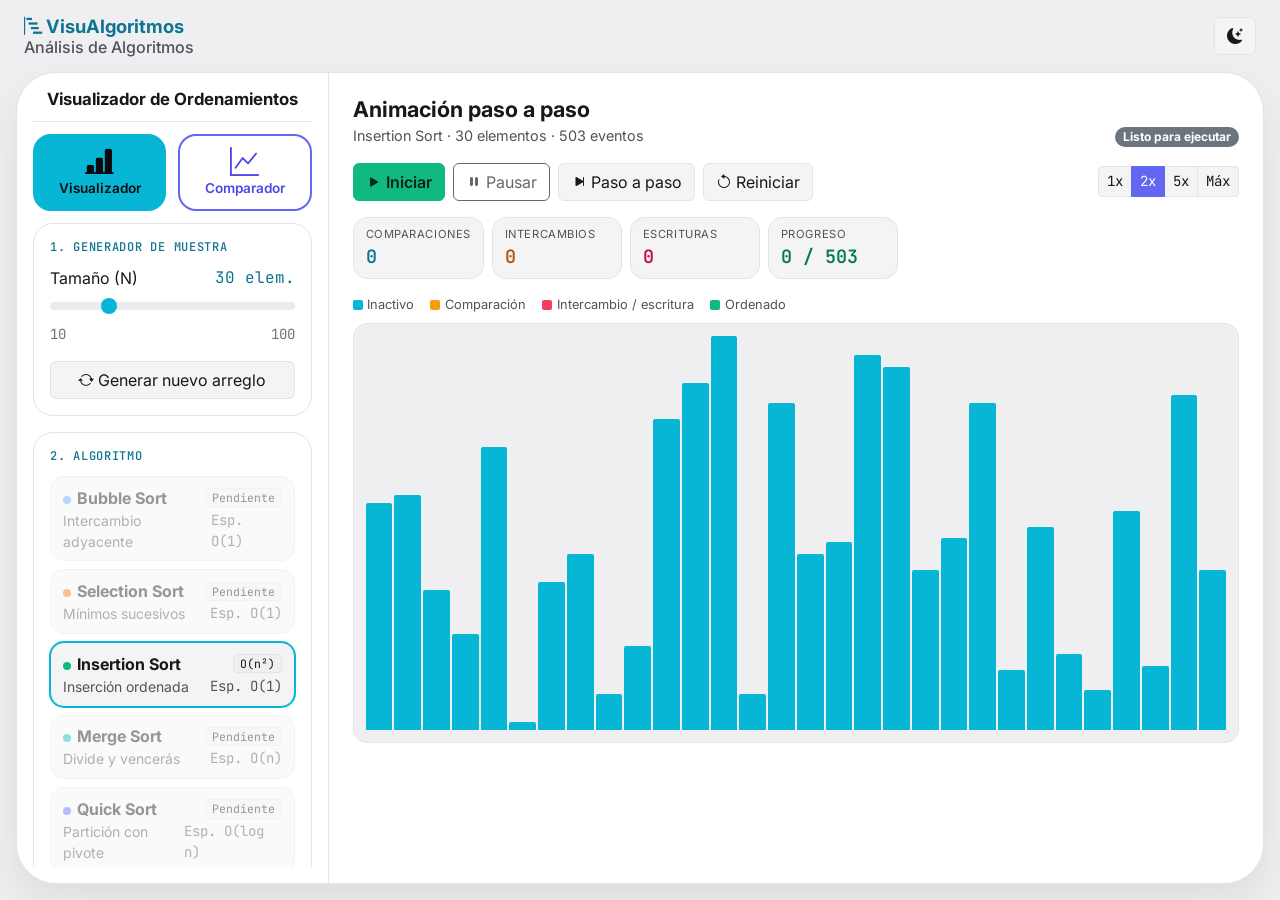
==== index.html @ afe2e732 "Layout de la página web Páginas visualizador y comparador + modo claro" ====
<!DOCTYPE html>
<html lang="es" data-bs-theme="dark">
<head>
  <meta charset="UTF-8">
  <meta name="viewport" content="width=device-width, initial-scale=1.0">
  <title>Visualizador de Ordenamientos — VisuAlgoritmos</title>

  <!-- Aplica el tema guardado ANTES de pintar (evita un parpadeo oscuro).
       Si nunca se eligió, usa el del sistema operativo. -->
  <script>
    try {
      const guardado = localStorage.getItem('tema');
      const sistema = matchMedia('(prefers-color-scheme: light)').matches ? 'light' : 'dark';
      document.documentElement.setAttribute('data-bs-theme', guardado || sistema);
    } catch (e) { /* se queda en oscuro */ }
  </script>

  <!-- Tipografías de la paleta: Inter (texto) y JetBrains Mono (etiquetas) -->
  <link rel="preconnect" href="https://fonts.googleapis.com">
  <link href="https://fonts.googleapis.com/css2?family=Inter:wght@400;500;600;700&family=JetBrains+Mono:wght@400;600&display=swap" rel="stylesheet">

  <!-- Bootstrap 5 + iconos -->
  <link href="https://cdn.jsdelivr.net/npm/bootstrap@5.3.3/dist/css/bootstrap.min.css" rel="stylesheet">
  <link href="https://cdn.jsdelivr.net/npm/bootstrap-icons@1.11.3/font/bootstrap-icons.min.css" rel="stylesheet">

  <!-- Estilos propios (siempre DESPUÉS de Bootstrap para poder sobrescribirlo) -->
  <link href="css/estilos.css" rel="stylesheet">
</head>
<body>

  <!-- ===================== Encabezado ===================== -->
  <header class="encabezado">
    <a class="marca" href="index.html">
      <i class="bi bi-bar-chart-steps me-1"></i>VisuAlgoritmos<br>
      <small>Análisis de Algoritmos</small>
    </a>
    <div class="d-flex gap-2">
      <!-- Cambia entre modo oscuro y claro (js/core/tema.js pone el ícono) -->
      <button id="btnTema" class="btn btn-neutro" type="button"></button>
      <!-- Botón hamburguesa: solo en móvil, abre el panel lateral -->
      <button class="btn btn-neutro d-md-none" type="button"
              data-bs-toggle="offcanvas" data-bs-target="#panelLateral" aria-controls="panelLateral" aria-label="Abrir menú">
        <i class="bi bi-list fs-4"></i>
      </button>
    </div>
  </header>

  <!-- ===================== Tarjeta central ===================== -->
  <div class="marco">
    <div class="row g-0 h-100">

      <!-- ===== Panel lateral =====
           offcanvas-md: en escritorio es una columna normal; en móvil se
           vuelve un menú que entra desde la izquierda con el botón ≡ -->
      <aside class="col-md-3 lateral offcanvas-md offcanvas-start" tabindex="-1" id="panelLateral" aria-labelledby="tituloLateral">

        <div class="offcanvas-header">
          <h5 class="offcanvas-title fw-bold" id="tituloLateral">VisuAlgoritmos</h5>
          <button type="button" class="btn-close" data-bs-dismiss="offcanvas" data-bs-target="#panelLateral" aria-label="Cerrar"></button>
        </div>

        <div class="lateral-cuerpo">
          <h2 class="lateral-titulo d-none d-md-block">Visualizador de Ordenamientos</h2>

          <!-- Navegación entre las dos páginas -->
          <nav class="navegacion">
            <a href="index.html" class="btn-pagina pagina-visualizador activo" aria-current="page">
              <i class="bi bi-bar-chart-line-fill"></i>Visualizador
            </a>
            <a href="comparador.html" class="btn-pagina pagina-comparador">
              <i class="bi bi-graph-up"></i>Comparador
            </a>
          </nav>

          <!-- Controles de la página (hacen scroll si no caben) -->
          <div class="lateral-controles">

            <section class="panel mb-3">
              <h2 class="titulo-panel">1. Generador de muestra</h2>

              <label for="tamano" class="form-label d-flex justify-content-between mb-1">
                <span>Tamaño (N)</span>
                <span class="mono texto-acento"><span id="tamanoTxt">30</span> elem.</span>
              </label>
              <input id="tamano" type="range" class="form-range" min="10" max="100" value="30">
              <div class="d-flex justify-content-between small text-secondary mono">
                <span>10</span><span id="tamanoMaxTxt">100</span>
              </div>

              <button id="btnNuevo" class="btn btn-neutro w-100 mt-3">
                <i class="bi bi-arrow-repeat me-1"></i>Generar nuevo arreglo
              </button>
            </section>

            <!-- Lista de algoritmos (se llena desde JS con el catálogo) -->
            <section class="panel">
              <h2 class="titulo-panel">2. Algoritmo</h2>
              <div id="listaAlgoritmos"></div>
            </section>
          </div>
        </div>
      </aside>

      <!-- ===== Contenido ===== -->
      <main class="col-md-9 contenido">

        <div class="d-flex flex-wrap justify-content-between align-items-end gap-2 mb-3">
          <div>
            <h1 class="titulo-pagina">Animación paso a paso</h1>
            <p id="nombreAlgoritmo" class="subtitulo-pagina"></p>
          </div>
          <span id="estado" class="badge rounded-pill text-bg-secondary">Listo para ejecutar</span>
        </div>

        <!-- Controles de reproducción -->
        <div class="d-flex flex-wrap gap-2 align-items-center mb-3">
          <button id="btnPlay" class="btn btn-terciario"><i class="bi bi-play-fill me-1"></i><span id="btnPlayTxt">Iniciar</span></button>
          <button id="btnPausa" class="btn btn-neutro"><i class="bi bi-pause-fill me-1"></i>Pausar</button>
          <button id="btnPaso" class="btn btn-neutro"><i class="bi bi-skip-end-fill me-1"></i>Paso a paso</button>
          <button id="btnReiniciar" class="btn btn-neutro"><i class="bi bi-arrow-counterclockwise me-1"></i>Reiniciar</button>

          <!-- Velocidad: el value es la pausa en ms entre eventos -->
          <div class="btn-group ms-lg-auto" role="group" aria-label="Velocidad">
            <input type="radio" class="btn-check" name="velocidad" id="vel1" value="120">
            <label class="btn btn-neutro btn-sm mono" for="vel1">1x</label>
            <input type="radio" class="btn-check" name="velocidad" id="vel2" value="50" checked>
            <label class="btn btn-neutro btn-sm mono" for="vel2">2x</label>
            <input type="radio" class="btn-check" name="velocidad" id="vel5" value="15">
            <label class="btn btn-neutro btn-sm mono" for="vel5">5x</label>
            <input type="radio" class="btn-check" name="velocidad" id="velMax" value="1">
            <label class="btn btn-neutro btn-sm mono" for="velMax">Máx</label>
          </div>
        </div>

        <!-- Métricas -->
        <div class="d-flex flex-wrap gap-2 mb-3">
          <div class="metrica"><div class="nombre">Comparaciones</div><div id="mComparaciones" class="valor texto-acento">0</div></div>
          <div class="metrica"><div class="nombre">Intercambios</div><div id="mIntercambios" class="valor texto-comparacion">0</div></div>
          <div class="metrica"><div class="nombre">Escrituras</div><div id="mEscrituras" class="valor texto-escritura">0</div></div>
          <div class="metrica"><div class="nombre">Progreso</div><div id="mProgreso" class="valor texto-ordenado">0 / 0</div></div>
        </div>

        <!-- Leyenda -->
        <div class="leyenda d-flex flex-wrap gap-3 mb-2">
          <span><i style="background:var(--barra-inactiva)"></i>Inactivo</span>
          <span><i style="background:var(--barra-comparando)"></i>Comparación</span>
          <span><i style="background:var(--barra-escribiendo)"></i>Intercambio / escritura</span>
          <span><i style="background:var(--barra-ordenada)"></i>Ordenado</span>
        </div>

        <!-- Aquí dibuja la clase Barras -->
        <div id="lienzo"></div>
      </main>

    </div>
  </div>

  <!-- JS de Bootstrap: necesario para el menú deslizable en móvil -->
  <script src="https://cdn.jsdelivr.net/npm/bootstrap@5.3.3/dist/js/bootstrap.bundle.min.js"></script>
  <!-- type="module" permite usar import/export. Requiere Live Server o Netlify (no file://) -->
  <script type="module" src="js/core/tema.js"></script>
  <script type="module" src="js/visualizador/pagina-visualizador.js"></script>
</body>
</html>
---- css/estilos.css ----
/* =========================================================================
   Estilos compartidos — VisuAlgoritmos
   Bootstrap da la estructura (grid, botones, formularios); aquí solo se
   ajusta la paleta del proyecto y lo que Bootstrap no trae (las barras).
   ========================================================================= */

/* =========================================================================
   TEMAS
   Los colores de la paleta (primario, secundario, terciario, neutro) son
   los mismos en los dos modos. Lo único que cambia son los fondos, textos
   y algunos tonos de texto "acento" (el cian claro no se lee sobre blanco).
   El tema se elige con el atributo data-bs-theme de <html>, que también
   usa Bootstrap; js/core/tema.js lo cambia con el botón ☀/☾.
   ========================================================================= */

/* ---------- Modo oscuro (por defecto) ---------- */
:root {
  /* Paleta del proyecto */
  --primario:    #06B6D4;   /* cian    */
  --secundario:  #6366F1;   /* índigo  */
  --terciario:   #10B981;   /* verde   */
  --neutro:      #71717A;   /* gris    */

  /* Fondos y bordes (tonos oscuros del neutro) */
  --fondo:       #111114;
  --superficie:  #1A1A1F;
  --superficie-2:#232329;
  --superficie-lateral: #232329;   /* tarjetas dentro del panel lateral */
  --borde:       #2E2E35;
  --texto:       #E4E4E7;
  --texto-suave: #A1A1AA;
  --sombra:      rgba(0, 0, 0, .35);

  /* Texto de color: tonos que se leen bien sobre el fondo de este modo */
  --acento-primario:   #22D3EE;
  --acento-secundario: #818CF8;
  --texto-comparacion: #FBBF24;
  --texto-escritura:   #FB7185;
  --texto-ordenado:    #34D399;

  /* Estados de las barras */
  --barra-inactiva:    #0891B2;
  --barra-comparando:  #F59E0B;
  --barra-escribiendo: #F43F5E;
  --barra-ordenada:    #10B981;

  /* Bootstrap lee estas variables: así sus componentes usan nuestra paleta */
  --bs-body-bg: var(--fondo);
  --bs-body-color: var(--texto);
  --bs-border-color: var(--borde);
  --bs-primary: var(--primario);
  --bs-primary-rgb: 6, 182, 212;
  --bs-body-font-family: 'Inter', system-ui, sans-serif;
  --bs-font-monospace: 'JetBrains Mono', monospace;
}

/* ---------- Modo claro ----------
   :root[...] pesa más que :root solo, por eso gana cuando está activo. */
:root[data-bs-theme="light"] {
  /* Fondos y bordes (tonos claros del neutro) */
  --fondo:       #EFEFF2;
  --superficie:  #FFFFFF;
  --superficie-2:#F4F4F5;
  --superficie-lateral: #FFFFFF;
  --borde:       #E4E4E7;
  --texto:       #18181B;
  --texto-suave: #52525B;
  --sombra:      rgba(24, 24, 27, .08);

  /* Las mismas familias de color, más oscuras para que contrasten con blanco */
  --acento-primario:   #0E7490;
  --acento-secundario: #4F46E5;
  --texto-comparacion: #B45309;
  --texto-escritura:   #BE123C;
  --texto-ordenado:    #047857;

  --barra-inactiva:    #06B6D4;
}

/* Cambio suave de colores al alternar el tema */
body, .marco, .lateral, .panel, .algoritmo, .metrica, .linea-algoritmo, #lienzo {
  transition: background-color .25s ease, border-color .25s ease, color .25s ease;
}

/* Clases de texto con color que respetan el tema
   (las text-info / text-warning de Bootstrap no se leen bien en modo claro) */
.texto-acento      { color: var(--acento-primario); }
.texto-comparacion { color: var(--texto-comparacion); }
.texto-escritura   { color: var(--texto-escritura); }
.texto-ordenado    { color: var(--texto-ordenado); }

body {
  min-height: 100vh;
  --alto-encabezado: 72px;
}

.mono { font-family: var(--bs-font-monospace); }

/* =========================================================================
   ESQUELETO (igual en las dos páginas)

   ┌ encabezado ─────────────────────────────┐
   │ VisuAlgoritmos                       [≡] │  ← [≡] solo en móvil
   └─────────────────────────────────────────┘
   ╭ .marco ─────────────────────────────────╮
   │ .lateral (3/12) │ .contenido (9/12)     │
   │  · título       │  scroll propio        │
   │  · navegación   │                       │
   │  · controles    │                       │
   │    (scroll)     │                       │
   ╰─────────────────────────────────────────╯
   ========================================================================= */

/* ---------- Encabezado ---------- */

.encabezado {
  height: var(--alto-encabezado);
  padding: 0 1.5rem;
  display: flex;
  align-items: center;
  justify-content: space-between;
}

.encabezado .marca {
  color: var(--acento-primario);
  font-weight: 700;
  font-size: 1.15rem;
  line-height: 1.1;
  text-decoration: none;
}

.encabezado small {
  color: var(--texto-suave);
  font-weight: 500;
}

/* ---------- Tarjeta central ---------- */

.marco {
  max-width: 1600px;
  width: calc(100% - 2rem);      /* deja 1rem de aire a cada lado */
  margin: 0 auto 1rem;
  height: calc(100vh - var(--alto-encabezado) - 1rem);
  background: var(--superficie);
  border: 1px solid var(--borde);
  border-radius: 40px;
  box-shadow: 0 18px 40px var(--sombra);
  overflow: hidden;              /* las esquinas redondeadas recortan a los hijos */
}

/* Contenido de la derecha: hace scroll sin mover el panel lateral */
.contenido {
  height: 100%;
  overflow-y: auto;
  padding: 1.5rem;
}

/* ---------- Panel lateral ----------
   En escritorio es una columna fija. En móvil Bootstrap lo convierte en
   menú deslizable (clase offcanvas-md en el HTML), así no se duplica. */

.lateral {
  background: var(--fondo);
  border-right: 1px solid var(--borde);
}

@media (min-width: 768px) {
  /* Sin esto el panel crece con su contenido y .marco lo recorta: los
     últimos algoritmos quedarían ocultos. Así el scroll queda adentro. */
  .lateral { height: 100%; overflow: hidden; }
}

.lateral-cuerpo {
  height: 100%;
  display: flex;
  flex-direction: column;
  gap: .75rem;
  padding: 1rem;
  min-height: 0;                 /* necesario para que el hijo flex pueda hacer scroll */
}

.lateral-titulo {
  text-align: center;
  font-weight: 700;
  font-size: 1.05rem;
  padding-bottom: .75rem;
  margin: 0;
  border-bottom: 1px solid var(--borde);
}

/* Tarjeta de controles: ocupa el espacio que sobra y hace scroll interno */
.lateral-controles {
  flex: 1 1 auto;
  min-height: 0;
  overflow-y: auto;
}

@media (max-width: 767.98px) {
  /* En móvil la página fluye normal, sin alturas fijas */
  .marco { height: auto; width: calc(100% - 1.5rem); border-radius: 24px; }
  .contenido { height: auto; padding: 1rem; }
  .lateral { background: var(--fondo); }
  .lateral .offcanvas-header { border-bottom: 1px solid var(--borde); }
}

/* ---------- Navegación entre páginas (mosaicos) ---------- */

.navegacion {
  display: flex;
  gap: .75rem;
}

.btn-pagina {
  flex: 1 1 0;
  display: flex;
  flex-direction: column;
  align-items: center;
  justify-content: center;
  gap: .25rem;
  padding: .75rem .5rem;
  border-radius: 18px;
  border: 2px solid var(--color-pagina);
  color: var(--color-pagina-texto);
  background: transparent;
  font-size: .85rem;
  font-weight: 600;
  text-align: center;
  text-decoration: none;
  line-height: 1.15;
  transition: transform .18s ease, box-shadow .18s ease, background-color .18s ease;
}

.btn-pagina i { font-size: 1.8rem; line-height: 1; }

.btn-pagina:hover,
.btn-pagina:focus-visible {
  transform: scale(1.05);
  box-shadow: 0 8px 20px var(--sombra);
  color: var(--color-pagina-texto);
}

/* Página actual: mosaico relleno */
.btn-pagina.activo,
.btn-pagina.activo:hover {
  background: var(--color-pagina);
  color: #0B0B0E;
}

.pagina-visualizador { --color-pagina: var(--primario);   --color-pagina-texto: var(--acento-primario); }
.pagina-comparador   { --color-pagina: var(--secundario); --color-pagina-texto: var(--acento-secundario); }

/* ---------- Paneles (tarjetas) ---------- */

.panel {
  background: var(--superficie);
  border: 1px solid var(--borde);
  border-radius: 20px;
  padding: 1rem;
}

/* Las tarjetas del panel lateral resaltan un poco sobre su fondo */
.lateral .panel { background: var(--superficie-lateral); }

.titulo-pagina { font-size: 1.35rem; font-weight: 700; margin: 0; }
.subtitulo-pagina { color: var(--texto-suave); font-size: .9rem; margin: .15rem 0 0; }

.titulo-panel {
  font-family: var(--bs-font-monospace);
  font-size: .75rem;
  letter-spacing: .06em;
  text-transform: uppercase;
  color: var(--acento-primario);
  margin-bottom: .75rem;
}

/* ---------- Botones con la paleta ---------- */

.btn-primario {
  --bs-btn-bg: var(--primario);
  --bs-btn-border-color: var(--primario);
  --bs-btn-color: #04262D;
  --bs-btn-hover-bg: #22D3EE;
  --bs-btn-hover-border-color: #22D3EE;
  --bs-btn-hover-color: #04262D;
  --bs-btn-active-bg: #0891B2;
  --bs-btn-disabled-bg: var(--primario);
  --bs-btn-disabled-border-color: var(--primario);
  font-weight: 600;
}

.btn-terciario {
  --bs-btn-bg: var(--terciario);
  --bs-btn-border-color: var(--terciario);
  --bs-btn-color: #03231A;
  --bs-btn-hover-bg: #34D399;
  --bs-btn-hover-border-color: #34D399;
  --bs-btn-hover-color: #03231A;
  --bs-btn-disabled-bg: var(--terciario);
  --bs-btn-disabled-border-color: var(--terciario);
  font-weight: 600;
}

.btn-neutro {
  --bs-btn-bg: var(--superficie-2);
  --bs-btn-border-color: var(--borde);
  --bs-btn-color: var(--texto);
  --bs-btn-hover-bg: var(--borde);
  --bs-btn-hover-border-color: var(--neutro);
  --bs-btn-hover-color: var(--texto);
  --bs-btn-active-bg: var(--secundario);
  --bs-btn-active-border-color: var(--secundario);
  --bs-btn-active-color: #fff;
}

/* Slider de Bootstrap en color primario */
.form-range::-webkit-slider-thumb { background: var(--primario); }
.form-range::-moz-range-thumb     { background: var(--primario); }

.form-control {
  background: var(--fondo);
  border-color: var(--borde);
  color: var(--texto);
  font-family: var(--bs-font-monospace);
}

.form-control:focus {
  background: var(--fondo);
  color: var(--texto);
  border-color: var(--primario);
  box-shadow: 0 0 0 .2rem rgba(6, 182, 212, .2);
}

/* =========================================================================
   Página 1: Visualizador
   ========================================================================= */

/* Lista de algoritmos seleccionables */
.algoritmo {
  display: block;
  width: 100%;
  text-align: left;
  background: var(--superficie-2);
  border: 1px solid var(--borde);
  border-radius: 14px;
  padding: .55rem .75rem;
  margin-bottom: .5rem;
  color: var(--texto);
  transition: transform .15s ease, border-color .15s ease;
}

.algoritmo:hover:not(:disabled) { border-color: var(--neutro); transform: scale(1.02); }

.algoritmo.activo {
  border-color: var(--primario);
  box-shadow: 0 0 0 1px var(--primario);
}

.algoritmo:disabled { opacity: .45; cursor: not-allowed; }

.algoritmo .punto {
  display: inline-block;
  width: 8px; height: 8px;
  border-radius: 50%;
  margin-right: .4rem;
}

.algoritmo small { color: var(--texto-suave); }

.etiqueta-complejidad {
  font-family: var(--bs-font-monospace);
  font-size: .72rem;
  background: var(--fondo);
  border: 1px solid var(--borde);
  border-radius: 4px;
  padding: 0 .35rem;
}

/* Métricas (comparaciones, intercambios...) */
.metrica {
  background: var(--superficie-2);
  border: 1px solid var(--borde);
  border-radius: 14px;
  padding: .5rem .75rem;
  min-width: 130px;
}

.metrica .nombre {
  font-size: .7rem;
  text-transform: uppercase;
  letter-spacing: .05em;
  color: var(--texto-suave);
}

.metrica .valor {
  font-family: var(--bs-font-monospace);
  font-size: 1.15rem;
  font-weight: 600;
}

/* Leyenda de colores */
.leyenda { font-size: .8rem; color: var(--texto-suave); }
.leyenda i {
  display: inline-block;
  width: 10px; height: 10px;
  border-radius: 2px;
  margin-right: .3rem;
  vertical-align: -1px;
}

/* Contenedor de las barras. Las clases .barra, .comparando, .escribiendo y
   .ordenado las pone js/visualizador/barras.js; no cambiar sus nombres. */
#lienzo {
  display: flex;
  align-items: flex-end;
  gap: 2px;
  height: 420px;
  padding: .75rem;
  background: var(--fondo);
  border: 1px solid var(--borde);
  border-radius: 14px;
}

.barra {
  flex: 1;
  background: var(--barra-inactiva);
  border-radius: 2px 2px 0 0;
  transition: height 60ms linear;
}

.barra.comparando  { background: var(--barra-comparando); }
.barra.escribiendo { background: var(--barra-escribiendo); }
.barra.ordenado    { background: var(--barra-ordenada); }

/* =========================================================================
   Página 2: Comparador
   ========================================================================= */

.chip-n {
  font-family: var(--bs-font-monospace);
  font-size: .72rem;
  border: 1px solid var(--borde);
  border-radius: 4px;
  padding: .1rem .4rem;
  margin: 0 .25rem .25rem 0;
  display: inline-block;
}

.linea-algoritmo {
  display: flex;
  align-items: center;
  gap: .6rem;
  background: var(--superficie-2);
  border: 1px solid var(--borde);
  border-radius: 14px;
  padding: .5rem .75rem;
  margin-bottom: .5rem;
  cursor: pointer;
}

.linea-algoritmo.deshabilitado { opacity: .45; cursor: not-allowed; }

.linea-algoritmo .form-check-input { margin: 0; cursor: inherit; }

/* Casillas y switch con el color primario en lugar del azul de Bootstrap */
.form-check-input:checked {
  background-color: var(--primario);
  border-color: var(--primario);
}
.form-check-input:focus { box-shadow: 0 0 0 .2rem rgba(6, 182, 212, .25); }

.linea-algoritmo .muestra-color {
  width: 14px; height: 3px;
  border-radius: 2px;
}

.contenedor-grafica {
  position: relative;
  height: 440px;
}

.tabla-resultados {
  --bs-table-bg: transparent;
  --bs-table-color: var(--texto);
  font-family: var(--bs-font-monospace);
  font-size: .82rem;
}
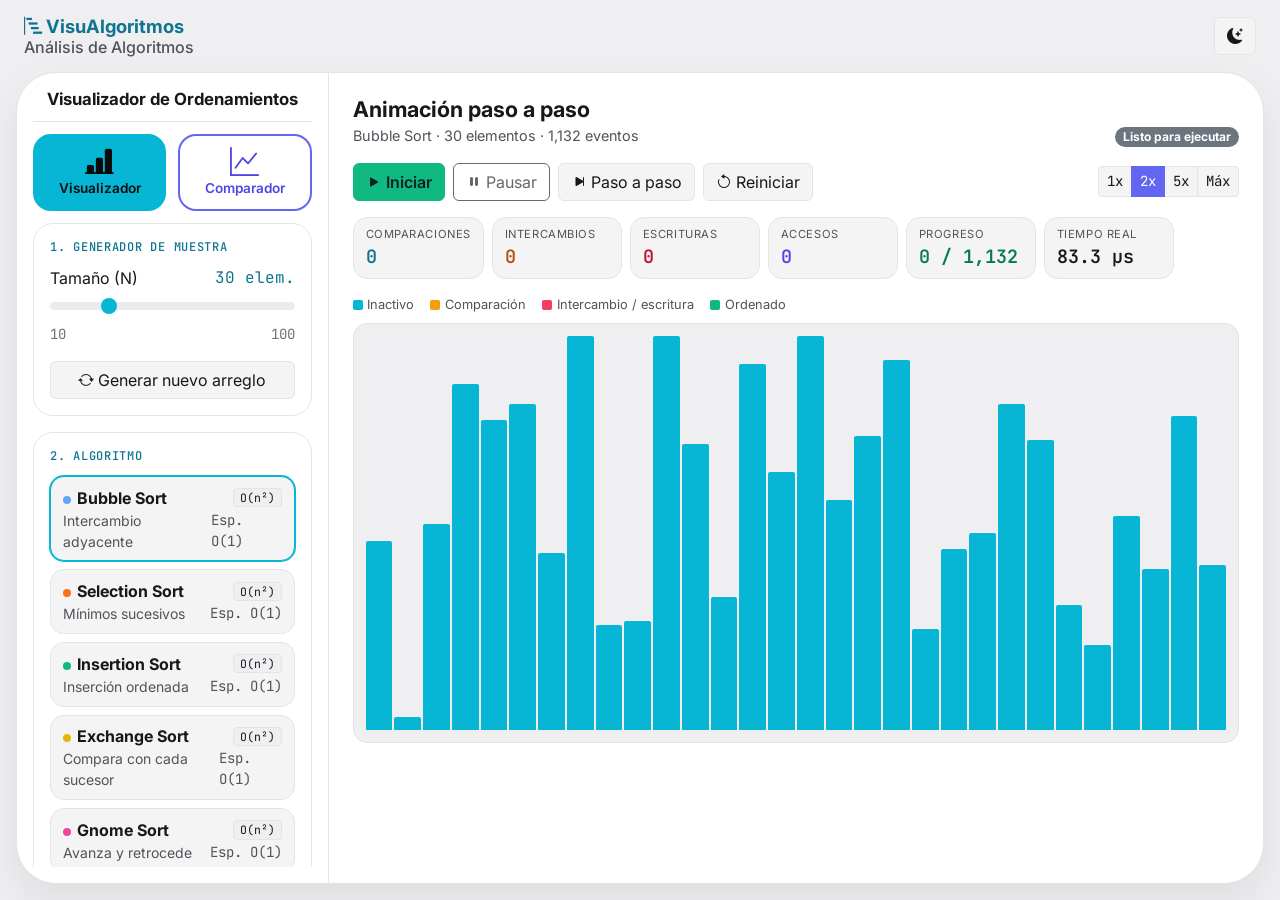
==== commit bf41705a: "Implementación de algoritmos P2 - Integración y organización - Integración 8 algoritmos en catalogo." ====
--- a/index.html
+++ b/index.html
@@ -92,7 +92,7 @@
               </button>
             </section>
 
-            <!-- Lista de algoritmos (se llena desde JS con el catálogo) -->
+            <!-- Lista de los 8 algoritmos (se llena desde JS con js/algoritmos/catalogo.js) -->
             <section class="panel">
               <h2 class="titulo-panel">2. Algoritmo</h2>
               <div id="listaAlgoritmos"></div>
@@ -132,12 +132,15 @@
           </div>
         </div>
 
-        <!-- Métricas -->
+        <!-- Métricas: las 4 primeras avanzan con la animación;
+             "Tiempo real" es el algoritmo sin animación sobre el mismo arreglo -->
         <div class="d-flex flex-wrap gap-2 mb-3">
           <div class="metrica"><div class="nombre">Comparaciones</div><div id="mComparaciones" class="valor texto-acento">0</div></div>
           <div class="metrica"><div class="nombre">Intercambios</div><div id="mIntercambios" class="valor texto-comparacion">0</div></div>
           <div class="metrica"><div class="nombre">Escrituras</div><div id="mEscrituras" class="valor texto-escritura">0</div></div>
+          <div class="metrica"><div class="nombre">Accesos</div><div id="mAccesos" class="valor" style="color:var(--acento-secundario)">0</div></div>
           <div class="metrica"><div class="nombre">Progreso</div><div id="mProgreso" class="valor texto-ordenado">0 / 0</div></div>
+          <div class="metrica" title="Tiempo del algoritmo sin animación, con este mismo arreglo"><div class="nombre">Tiempo real</div><div id="mTiempo" class="valor">—</div></div>
         </div>
 
         <!-- Leyenda -->
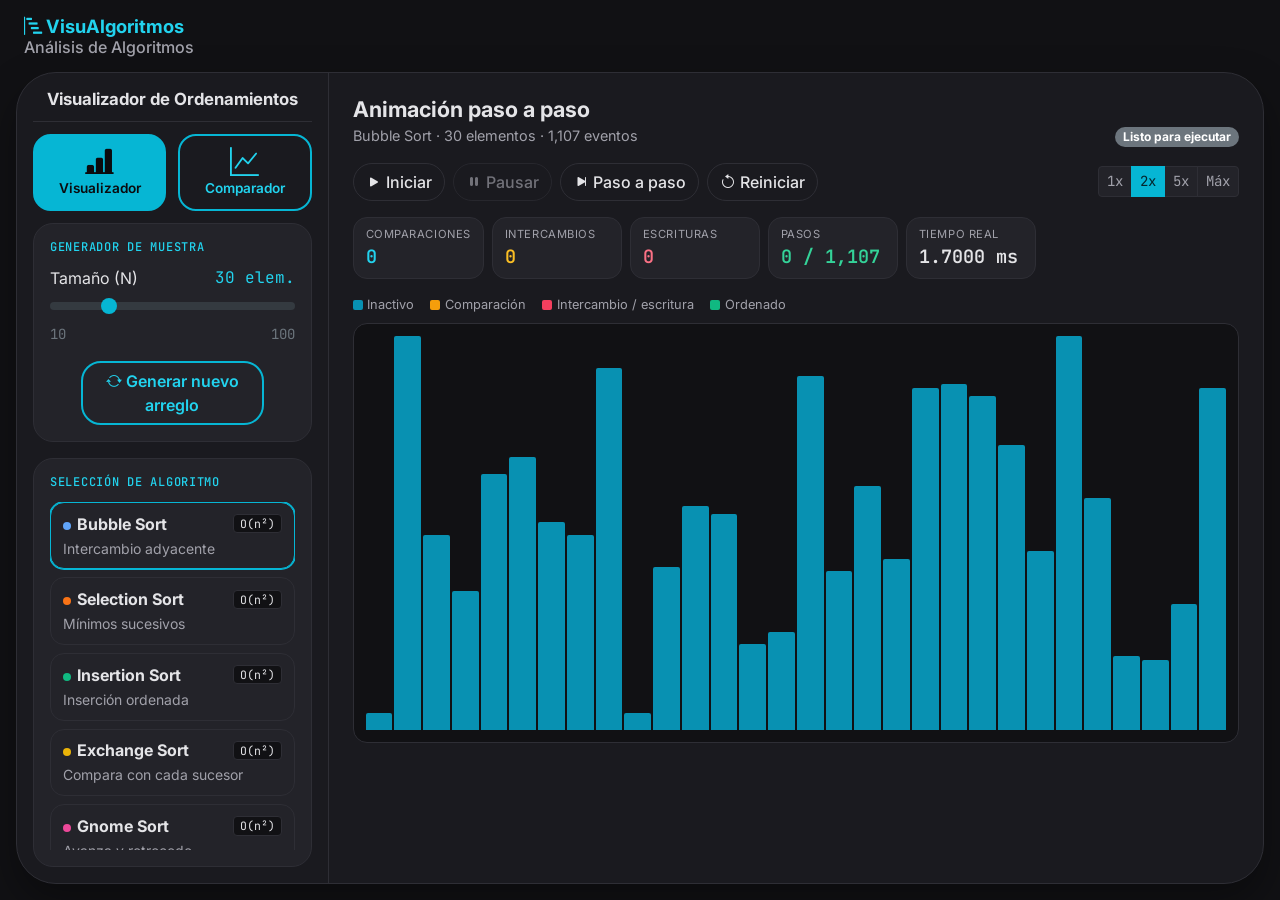
==== commit e8fc06bd: "Implementación de algoritmos P4 - Documentación y estilos Limpieza de código, documentación, ajuste " ====
--- a/index.html
+++ b/index.html
@@ -3,17 +3,7 @@
 <head>
   <meta charset="UTF-8">
   <meta name="viewport" content="width=device-width, initial-scale=1.0">
-  <title>Visualizador de Ordenamientos — VisuAlgoritmos</title>
-
-  <!-- Aplica el tema guardado ANTES de pintar (evita un parpadeo oscuro).
-       Si nunca se eligió, usa el del sistema operativo. -->
-  <script>
-    try {
-      const guardado = localStorage.getItem('tema');
-      const sistema = matchMedia('(prefers-color-scheme: light)').matches ? 'light' : 'dark';
-      document.documentElement.setAttribute('data-bs-theme', guardado || sistema);
-    } catch (e) { /* se queda en oscuro */ }
-  </script>
+  <title>Visualizador de Ordenamientos - VisuAlgoritmos</title>
 
   <!-- Tipografías de la paleta: Inter (texto) y JetBrains Mono (etiquetas) -->
   <link rel="preconnect" href="https://fonts.googleapis.com">
@@ -34,15 +24,11 @@
       <i class="bi bi-bar-chart-steps me-1"></i>VisuAlgoritmos<br>
       <small>Análisis de Algoritmos</small>
     </a>
-    <div class="d-flex gap-2">
-      <!-- Cambia entre modo oscuro y claro (js/core/tema.js pone el ícono) -->
-      <button id="btnTema" class="btn btn-neutro" type="button"></button>
-      <!-- Botón hamburguesa: solo en móvil, abre el panel lateral -->
-      <button class="btn btn-neutro d-md-none" type="button"
-              data-bs-toggle="offcanvas" data-bs-target="#panelLateral" aria-controls="panelLateral" aria-label="Abrir menú">
-        <i class="bi bi-list fs-4"></i>
-      </button>
-    </div>
+    <!-- Botón hamburguesa: solo en móvil, abre el panel lateral -->
+    <button class="btn btn-neutro d-md-none" type="button"
+            data-bs-toggle="offcanvas" data-bs-target="#panelLateral" aria-controls="panelLateral" aria-label="Abrir menú">
+      <i class="bi bi-list fs-4"></i>
+    </button>
   </header>
 
   <!-- ===================== Tarjeta central ===================== -->
@@ -76,7 +62,7 @@
           <div class="lateral-controles">
 
             <section class="panel mb-3">
-              <h2 class="titulo-panel">1. Generador de muestra</h2>
+              <h2 class="titulo-panel">Generador de muestra</h2>
 
               <label for="tamano" class="form-label d-flex justify-content-between mb-1">
                 <span>Tamaño (N)</span>
@@ -87,15 +73,15 @@
                 <span>10</span><span id="tamanoMaxTxt">100</span>
               </div>
 
-              <button id="btnNuevo" class="btn btn-neutro w-100 mt-3">
+              <button id="btnNuevo" class="btn btn-generar w-75 mt-3 d-block mx-auto">
                 <i class="bi bi-arrow-repeat me-1"></i>Generar nuevo arreglo
               </button>
             </section>
 
             <!-- Lista de los 8 algoritmos (se llena desde JS con js/algoritmos/catalogo.js) -->
             <section class="panel">
-              <h2 class="titulo-panel">2. Algoritmo</h2>
-              <div id="listaAlgoritmos"></div>
+              <h2 class="titulo-panel">Selección de algoritmo</h2>
+              <div id="listaAlgoritmos" class="lista-scroll"></div>
             </section>
           </div>
         </div>
@@ -114,21 +100,21 @@
 
         <!-- Controles de reproducción -->
         <div class="d-flex flex-wrap gap-2 align-items-center mb-3">
-          <button id="btnPlay" class="btn btn-terciario"><i class="bi bi-play-fill me-1"></i><span id="btnPlayTxt">Iniciar</span></button>
-          <button id="btnPausa" class="btn btn-neutro"><i class="bi bi-pause-fill me-1"></i>Pausar</button>
-          <button id="btnPaso" class="btn btn-neutro"><i class="bi bi-skip-end-fill me-1"></i>Paso a paso</button>
-          <button id="btnReiniciar" class="btn btn-neutro"><i class="bi bi-arrow-counterclockwise me-1"></i>Reiniciar</button>
+          <button id="btnPlay" class="btn btn-control control-iniciar"><i class="bi bi-play-fill me-1"></i><span id="btnPlayTxt">Iniciar</span></button>
+          <button id="btnPausa" class="btn btn-control control-pausar"><i class="bi bi-pause-fill me-1"></i>Pausar</button>
+          <button id="btnPaso" class="btn btn-control control-paso"><i class="bi bi-skip-end-fill me-1"></i>Paso a paso</button>
+          <button id="btnReiniciar" class="btn btn-control control-reiniciar"><i class="bi bi-arrow-counterclockwise me-1"></i>Reiniciar</button>
 
           <!-- Velocidad: el value es la pausa en ms entre eventos -->
           <div class="btn-group ms-lg-auto" role="group" aria-label="Velocidad">
             <input type="radio" class="btn-check" name="velocidad" id="vel1" value="120">
-            <label class="btn btn-neutro btn-sm mono" for="vel1">1x</label>
+            <label class="btn btn-velocidad btn-sm mono" for="vel1">1x</label>
             <input type="radio" class="btn-check" name="velocidad" id="vel2" value="50" checked>
-            <label class="btn btn-neutro btn-sm mono" for="vel2">2x</label>
+            <label class="btn btn-velocidad btn-sm mono" for="vel2">2x</label>
             <input type="radio" class="btn-check" name="velocidad" id="vel5" value="15">
-            <label class="btn btn-neutro btn-sm mono" for="vel5">5x</label>
+            <label class="btn btn-velocidad btn-sm mono" for="vel5">5x</label>
             <input type="radio" class="btn-check" name="velocidad" id="velMax" value="1">
-            <label class="btn btn-neutro btn-sm mono" for="velMax">Máx</label>
+            <label class="btn btn-velocidad btn-sm mono" for="velMax">Máx</label>
           </div>
         </div>
 
@@ -138,8 +124,8 @@
           <div class="metrica"><div class="nombre">Comparaciones</div><div id="mComparaciones" class="valor texto-acento">0</div></div>
           <div class="metrica"><div class="nombre">Intercambios</div><div id="mIntercambios" class="valor texto-comparacion">0</div></div>
           <div class="metrica"><div class="nombre">Escrituras</div><div id="mEscrituras" class="valor texto-escritura">0</div></div>
-          <div class="metrica"><div class="nombre">Accesos</div><div id="mAccesos" class="valor" style="color:var(--acento-secundario)">0</div></div>
-          <div class="metrica"><div class="nombre">Progreso</div><div id="mProgreso" class="valor texto-ordenado">0 / 0</div></div>
+          <div class="metrica d-none"><div class="nombre">Accesos</div><div id="mAccesos" class="valor" style="color:var(--acento-secundario)">0</div></div>
+          <div class="metrica"><div class="nombre">Pasos</div><div id="mProgreso" class="valor texto-ordenado">0 / 0</div></div>
           <div class="metrica" title="Tiempo del algoritmo sin animación, con este mismo arreglo"><div class="nombre">Tiempo real</div><div id="mTiempo" class="valor">—</div></div>
         </div>
 
@@ -161,7 +147,6 @@
   <!-- JS de Bootstrap: necesario para el menú deslizable en móvil -->
   <script src="https://cdn.jsdelivr.net/npm/bootstrap@5.3.3/dist/js/bootstrap.bundle.min.js"></script>
   <!-- type="module" permite usar import/export. Requiere Live Server o Netlify (no file://) -->
-  <script type="module" src="js/core/tema.js"></script>
   <script type="module" src="js/visualizador/pagina-visualizador.js"></script>
 </body>
 </html>
--- a/css/estilos.css
+++ b/css/estilos.css
@@ -1,19 +1,10 @@
 /* =========================================================================
-   Estilos compartidos — VisuAlgoritmos
+   Estilos compartidos - VisuAlgoritmos
    Bootstrap da la estructura (grid, botones, formularios); aquí solo se
    ajusta la paleta del proyecto y lo que Bootstrap no trae (las barras).
+   Las páginas usan siempre el modo oscuro (data-bs-theme="dark" en <html>).
    ========================================================================= */
 
-/* =========================================================================
-   TEMAS
-   Los colores de la paleta (primario, secundario, terciario, neutro) son
-   los mismos en los dos modos. Lo único que cambia son los fondos, textos
-   y algunos tonos de texto "acento" (el cian claro no se lee sobre blanco).
-   El tema se elige con el atributo data-bs-theme de <html>, que también
-   usa Bootstrap; js/core/tema.js lo cambia con el botón ☀/☾.
-   ========================================================================= */
-
-/* ---------- Modo oscuro (por defecto) ---------- */
 :root {
   /* Paleta del proyecto */
   --primario:    #06B6D4;   /* cian    */
@@ -25,13 +16,12 @@
   --fondo:       #111114;
   --superficie:  #1A1A1F;
   --superficie-2:#232329;
-  --superficie-lateral: #232329;   /* tarjetas dentro del panel lateral */
   --borde:       #2E2E35;
   --texto:       #E4E4E7;
   --texto-suave: #A1A1AA;
   --sombra:      rgba(0, 0, 0, .35);
 
-  /* Texto de color: tonos que se leen bien sobre el fondo de este modo */
+  /* Texto de color: tonos claros que se leen bien sobre el fondo oscuro */
   --acento-primario:   #22D3EE;
   --acento-secundario: #818CF8;
   --texto-comparacion: #FBBF24;
@@ -54,37 +44,9 @@
   --bs-font-monospace: 'JetBrains Mono', monospace;
 }
 
-/* ---------- Modo claro ----------
-   :root[...] pesa más que :root solo, por eso gana cuando está activo. */
-:root[data-bs-theme="light"] {
-  /* Fondos y bordes (tonos claros del neutro) */
-  --fondo:       #EFEFF2;
-  --superficie:  #FFFFFF;
-  --superficie-2:#F4F4F5;
-  --superficie-lateral: #FFFFFF;
-  --borde:       #E4E4E7;
-  --texto:       #18181B;
-  --texto-suave: #52525B;
-  --sombra:      rgba(24, 24, 27, .08);
-
-  /* Las mismas familias de color, más oscuras para que contrasten con blanco */
-  --acento-primario:   #0E7490;
-  --acento-secundario: #4F46E5;
-  --texto-comparacion: #B45309;
-  --texto-escritura:   #BE123C;
-  --texto-ordenado:    #047857;
-
-  --barra-inactiva:    #06B6D4;
-}
-
-/* Cambio suave de colores al alternar el tema */
-body, .marco, .lateral, .panel, .algoritmo, .metrica, .linea-algoritmo, #lienzo {
-  transition: background-color .25s ease, border-color .25s ease, color .25s ease;
-}
-
-/* Clases de texto con color que respetan el tema
-   (las text-info / text-warning de Bootstrap no se leen bien en modo claro) */
+/* Clases de texto con los colores de la paleta */
 .texto-acento      { color: var(--acento-primario); }
+.texto-secundario  { color: var(--acento-secundario); }
 .texto-comparacion { color: var(--texto-comparacion); }
 .texto-escritura   { color: var(--texto-escritura); }
 .texto-ordenado    { color: var(--texto-ordenado); }
@@ -189,19 +151,44 @@
 }
 
 /* Tarjeta de controles: ocupa el espacio que sobra y hace scroll interno */
+/* El contenedor ya no hace scroll: reparte la altura entre los paneles */
 .lateral-controles {
+  display: flex;
+  flex-direction: column;
+  overflow: hidden;
+}
+
+/* Primer panel (generador): altura natural, nunca se encoge */
+.lateral-controles > .panel:first-child {
+  flex: none;
+}
+
+/* Último panel (algoritmos): ocupa lo que sobra */
+.lateral-controles > .panel:last-child {
+  flex: 1 1 auto;
+  min-height: 0;              /* sin esto, flex no deja que se encoja */
+  display: flex;
+  flex-direction: column;
+}
+
+/* Solo la lista hace scroll, con la barra oculta */
+.lista-scroll {
   flex: 1 1 auto;
   min-height: 0;
   overflow-y: auto;
+  scrollbar-width: none;      /* Firefox */
+}
+.lista-scroll::-webkit-scrollbar {
+  display: none;              /* Chrome, Edge, Safari */
 }
 
 @media (max-width: 767.98px) {
   /* En móvil la página fluye normal, sin alturas fijas */
   .marco { height: auto; width: calc(100% - 1.5rem); border-radius: 24px; }
   .contenido { height: auto; padding: 1rem; }
-  .lateral { background: var(--fondo); }
   .lateral .offcanvas-header { border-bottom: 1px solid var(--borde); }
 }
+
 
 /* ---------- Navegación entre páginas (mosaicos) ---------- */
 
@@ -247,7 +234,7 @@
 }
 
 .pagina-visualizador { --color-pagina: var(--primario);   --color-pagina-texto: var(--acento-primario); }
-.pagina-comparador   { --color-pagina: var(--secundario); --color-pagina-texto: var(--acento-secundario); }
+.pagina-comparador   { --color-pagina: var(--primario); --color-pagina-texto: var(--acento-primario); }
 
 /* ---------- Paneles (tarjetas) ---------- */
 
@@ -259,7 +246,7 @@
 }
 
 /* Las tarjetas del panel lateral resaltan un poco sobre su fondo */
-.lateral .panel { background: var(--superficie-lateral); }
+.lateral .panel { background: var(--superficie-2); }
 
 .titulo-pagina { font-size: 1.35rem; font-weight: 700; margin: 0; }
 .subtitulo-pagina { color: var(--texto-suave); font-size: .9rem; margin: .15rem 0 0; }
@@ -312,6 +299,67 @@
   --bs-btn-active-color: #fff;
 }
 
+.btn-generar {
+  --bs-btn-bg: transparent;
+  --bs-btn-border-color: var(--primario);
+  --bs-btn-color: var(--acento-primario);
+  --bs-btn-hover-bg: var(--primario);
+  --bs-btn-hover-border-color: var(--primario);
+  --bs-btn-hover-color: #04262D;
+  --bs-btn-disabled-bg: transparent;
+  --bs-btn-disabled-border-color: var(--primario);
+  --bs-btn-disabled-color: var(--acento-primario);
+  border-width: 2px;
+  border-radius: 20px;
+  font-weight: 600;
+}
+
+/* Botones de reproducción */
+.btn-control,
+.btn-metrica {
+  --color-control: var(--primario);   /* color por defecto */
+
+  --bs-btn-bg: transparent;
+  --bs-btn-border-color: var(--borde);
+  --bs-btn-color: var(--texto);
+  --bs-btn-hover-bg: var(--color-control);
+  --bs-btn-hover-border-color: var(--color-control);
+  --bs-btn-hover-color: #0B0B0E;
+  --bs-btn-active-bg: var(--color-control);
+  --bs-btn-active-border-color: var(--color-control);
+  --bs-btn-active-color: #0B0B0E;
+  --bs-btn-disabled-bg: transparent;
+  --bs-btn-disabled-border-color: var(--borde);
+  --bs-btn-disabled-color: var(--texto-suave);
+  border-radius: 20px;
+  font-weight: 500;
+}
+
+/* Un color por botón */
+.control-iniciar   { --color-control: var(--terciario); }        /* verde   */
+.control-pausar    { --color-control: var(--barra-comparando); } /* ámbar   */
+.control-paso      { --color-control: var(--primario); }       /* índigo  */
+.control-reiniciar { --color-control: var(--barra-escribiendo); }/* rosa    */
+
+/* Colores de cada métrica*/
+.met-tiempo        { --color-control: var(--terciario); }        /* verde  */
+.met-comparaciones { --color-control: var(--primario); }         /* cian   */
+.met-intercambios  { --color-control: var(--barra-comparando); } /* ámbar  */
+.met-escrituras    { --color-control: var(--barra-escribiendo); }/* rosa   */
+
+/* Botones de velocidad (el label es lo que se ve) */
+.btn-velocidad {
+  --bs-btn-bg: var(--superficie-2);
+  --bs-btn-border-color: var(--borde);
+  --bs-btn-color: var(--texto-suave);
+  --bs-btn-hover-bg: var(--borde);
+  --bs-btn-hover-color: var(--texto);
+  /* Opción seleccionada */
+  --bs-btn-active-bg: var(--primario);
+  --bs-btn-active-border-color: var(--primario);
+  --bs-btn-active-color: #04262D;
+}
+
 /* Slider de Bootstrap en color primario */
 .form-range::-webkit-slider-thumb { background: var(--primario); }
 .form-range::-moz-range-thumb     { background: var(--primario); }
@@ -348,14 +396,12 @@
   transition: transform .15s ease, border-color .15s ease;
 }
 
-.algoritmo:hover:not(:disabled) { border-color: var(--neutro); transform: scale(1.02); }
+.algoritmo:hover { border-color: var(--neutro); transform: scale(1.02); }
 
 .algoritmo.activo {
   border-color: var(--primario);
   box-shadow: 0 0 0 1px var(--primario);
 }
-
-.algoritmo:disabled { opacity: .45; cursor: not-allowed; }
 
 .algoritmo .punto {
   display: inline-block;
@@ -457,8 +503,6 @@
   cursor: pointer;
 }
 
-.linea-algoritmo.deshabilitado { opacity: .45; cursor: not-allowed; }
-
 .linea-algoritmo .form-check-input { margin: 0; cursor: inherit; }
 
 /* Casillas y switch con el color primario en lugar del azul de Bootstrap */
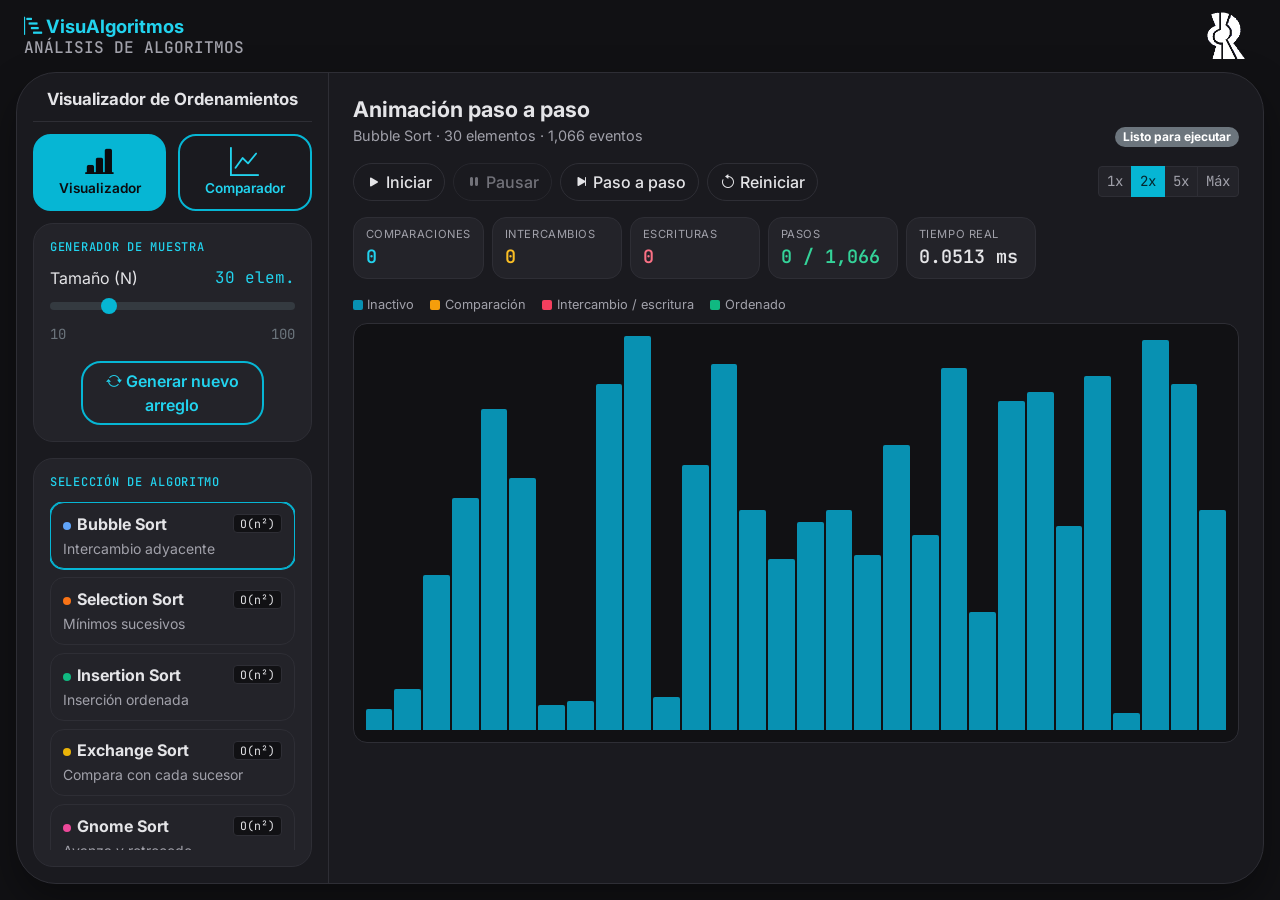
==== commit cfe2e8f1: "Detalles finales Escudo CUCEI" ====
--- a/index.html
+++ b/index.html
@@ -24,11 +24,15 @@
       <i class="bi bi-bar-chart-steps me-1"></i>VisuAlgoritmos<br>
       <small>Análisis de Algoritmos</small>
     </a>
-    <!-- Botón hamburguesa: solo en móvil, abre el panel lateral -->
-    <button class="btn btn-neutro d-md-none" type="button"
-            data-bs-toggle="offcanvas" data-bs-target="#panelLateral" aria-controls="panelLateral" aria-label="Abrir menú">
-      <i class="bi bi-list fs-4"></i>
-    </button>
+
+    <div class="d-flex gap-2 align-items-center">
+      <img src="img/escudo-cucei.webp" alt="Logo CUCEI" class="logo-universidad">
+      <!-- Botón hamburguesa: solo en móvil, abre el panel lateral -->
+      <button class="btn btn-neutro d-md-none" type="button"
+              data-bs-toggle="offcanvas" data-bs-target="#panelLateral" aria-controls="panelLateral" aria-label="Abrir menú">
+        <i class="bi bi-list fs-4"></i>
+      </button>
+    </div>
   </header>
 
   <!-- ===================== Tarjeta central ===================== -->
--- a/css/estilos.css
+++ b/css/estilos.css
@@ -92,8 +92,20 @@
 }
 
 .encabezado small {
+  font-family: var(--bs-font-monospace);
+  text-transform: uppercase;
   color: var(--texto-suave);
   font-weight: 500;
+}
+
+.logo-universidad {
+  height: 48px;       
+  width: auto;         
+  margin-right: .5rem;
+}
+
+@media (max-width: 767.98px) {
+  .logo-universidad { height: 36px; }   /* más chico en móvil */
 }
 
 /* ---------- Tarjeta central ---------- */
@@ -189,7 +201,15 @@
   .lateral .offcanvas-header { border-bottom: 1px solid var(--borde); }
 }
 
-
+#chips {
+  max-height: 110px;          /* unas 4 filas de chips */
+  overflow-y: auto;
+  scrollbar-width: none;      /* Firefox */
+}
+
+#chips::-webkit-scrollbar {
+  display: none;              /* Chrome, Edge, Safari */
+}
 /* ---------- Navegación entre páginas (mosaicos) ---------- */
 
 .navegacion {
